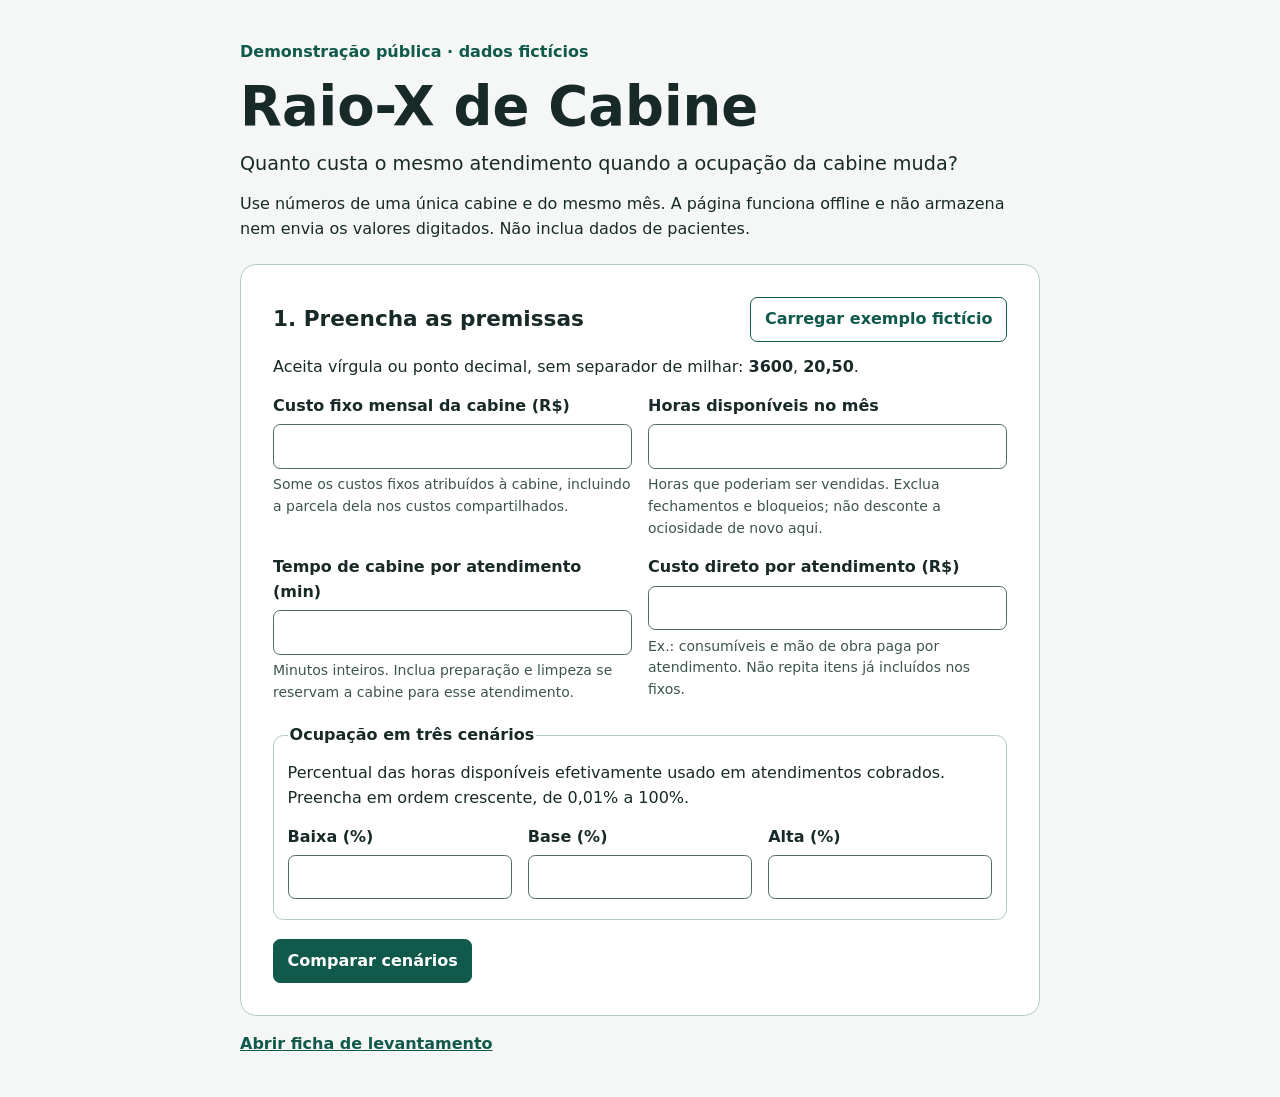
==== index.html @ 0caa29a1 "Publica demonstração fictícia do Raio-X de Cabine" ====
<!doctype html>
<html lang="pt-BR">
<head>
<meta charset="utf-8">
<meta name="viewport" content="width=device-width, initial-scale=1">
<title>Raio-X de Cabine — Simulador</title>
<link rel="stylesheet" href="estilo.css">
<script defer src="simulador.js"></script>
</head>
<body>
<main>
<header class="intro">
  <p class="tag">Demonstração pública · dados fictícios</p>
  <h1>Raio-X de Cabine</h1>
  <p class="lead">Quanto custa o mesmo atendimento quando a ocupação da cabine muda?</p>
  <p>Use números de uma única cabine e do mesmo mês. A página funciona offline e não armazena nem envia os valores digitados. Não inclua dados de pacientes.</p>
</header>
<noscript><p>Ative JavaScript para fazer a simulação localmente.</p></noscript>
<form id="simulador" class="painel" novalidate autocomplete="off">
  <div class="titulo"><h2>1. Preencha as premissas</h2><button type="button" id="exemplo" class="secundario">Carregar exemplo fictício</button></div>
  <p id="formato">Aceita vírgula ou ponto decimal, sem separador de milhar: <strong>3600</strong>, <strong>20,50</strong>.</p>
  <div class="campos">
    <div><label for="fixo">Custo fixo mensal da cabine (R$)</label>
    <input id="fixo" inputmode="decimal" maxlength="14" required aria-describedby="fixo-ajuda formato">
    <small id="fixo-ajuda">Some os custos fixos atribuídos à cabine, incluindo a parcela dela nos custos compartilhados.</small></div>
    <div><label for="horas">Horas disponíveis no mês</label>
    <input id="horas" inputmode="decimal" maxlength="8" required aria-describedby="horas-ajuda formato">
    <small id="horas-ajuda">Horas que poderiam ser vendidas. Exclua fechamentos e bloqueios; não desconte a ociosidade de novo aqui.</small></div>
    <div><label for="duracao">Tempo de cabine por atendimento (min)</label>
    <input id="duracao" inputmode="numeric" maxlength="4" required aria-describedby="duracao-ajuda">
    <small id="duracao-ajuda">Minutos inteiros. Inclua preparação e limpeza se reservam a cabine para esse atendimento.</small></div>
    <div><label for="direto">Custo direto por atendimento (R$)</label>
    <input id="direto" inputmode="decimal" maxlength="14" required aria-describedby="direto-ajuda formato">
    <small id="direto-ajuda">Ex.: consumíveis e mão de obra paga por atendimento. Não repita itens já incluídos nos fixos.</small></div>
  </div>
  <fieldset>
    <legend>Ocupação em três cenários</legend>
    <p id="ocup-ajuda">Percentual das horas disponíveis efetivamente usado em atendimentos cobrados. Preencha em ordem crescente, de 0,01% a 100%.</p>
    <div class="ocupacoes">
      <div><label for="baixa">Baixa (%)</label><input id="baixa" inputmode="decimal" maxlength="6" required aria-describedby="ocup-ajuda"></div>
      <div><label for="base">Base (%)</label><input id="base" inputmode="decimal" maxlength="6" required aria-describedby="ocup-ajuda"></div>
      <div><label for="alta">Alta (%)</label><input id="alta" inputmode="decimal" maxlength="6" required aria-describedby="ocup-ajuda"></div>
    </div>
  </fieldset>
  <p id="erro" class="erro" role="alert" hidden></p>
  <button type="submit">Comparar cenários</button>
  <p id="estado" role="status" class="estado"></p>
</form>
<section id="resultado" class="painel" aria-labelledby="titulo-resultado" hidden>
  <div class="titulo"><h2 id="titulo-resultado" tabindex="-1">2. Compare os custos</h2><button type="button" id="imprimir" class="secundario">Imprimir / salvar PDF</button></div>
  <p id="premissas"></p>
  <table>
    <caption>Valores por atendimento</caption>
    <thead><tr><th scope="col">Ocupação</th><th scope="col">Rateio fixo</th><th scope="col">Custo estimado</th></tr></thead>
    <tbody id="cenarios"></tbody>
  </table>
  <p id="diferenca"></p>
  <p>As horas ocupadas são as horas disponíveis × ocupação. O rateio é o custo fixo mensal ÷ horas ocupadas × horas do atendimento. O total soma rateio e custo direto.</p>
  <p><strong>Leia como estimativa parcial:</strong> o cálculo usa as premissas informadas e rateio uniforme por tempo. Não calcula lucro, preço recomendado, impostos sobre a venda ou taxas de pagamento; não prevê demanda.</p>
</section>
<p class="rodape"><a href="ficha.html">Abrir ficha de levantamento</a></p>
</main>
</body>
</html>
---- estilo.css ----
:root{color-scheme:light;--fundo:#f4f7f6;--branco:#fff;--texto:#182a27;--muted:#3d554f;--marca:#10594b;--linha:#b6c9c2;--foco:#085c9f}
*{box-sizing:border-box}
body{margin:0;background:var(--fundo);color:var(--texto);font:1rem/1.55 system-ui,sans-serif;overflow-wrap:anywhere}
main{width:min(calc(100% - 2rem),50rem);margin:2.5rem auto}
h1,h2,p{margin:0 0 .85rem}h1{font-size:clamp(2rem,7vw,3.4rem);line-height:1.05}h2{font-size:1.35rem;line-height:1.25}
.tag{color:var(--marca);font-weight:700}.lead{font-size:1.2rem}.intro{margin-bottom:1.4rem}
.painel{background:var(--branco);border:1px solid var(--linha);border-radius:1rem;padding:clamp(1rem,4vw,2rem);margin-bottom:1rem}
.titulo{display:flex;align-items:center;justify-content:space-between;flex-wrap:wrap;gap:.75rem;margin-bottom:.85rem}.titulo h2{margin:0}
.campos,.ocupacoes{display:grid;gap:1rem;grid-template-columns:repeat(2,minmax(0,1fr));margin-bottom:1.2rem}.ocupacoes{grid-template-columns:repeat(3,minmax(0,1fr));margin:0}
fieldset{border:1px solid var(--linha);border-radius:.65rem;margin:0 0 1.2rem;padding:.85rem;min-width:0}legend,label{font-weight:700}
input,button{font:inherit}input{display:block;width:100%;padding:.55rem .65rem;margin:.35rem 0;border:1px solid #526963;border-radius:.45rem;color:inherit;background:var(--branco)}
small{display:block;font-size:.875rem;color:var(--muted)}
button{border:1px solid var(--marca);border-radius:.45rem;padding:.55rem .85rem;min-height:44px;background:var(--marca);color:var(--branco);font-weight:700;cursor:pointer}
.secundario{background:var(--branco);color:var(--marca)}button:hover{filter:brightness(.9)}a{color:var(--marca);font-weight:700}a:focus-visible,input:focus-visible,button:focus-visible,h2:focus-visible{outline:3px solid var(--foco);outline-offset:3px}
[aria-invalid="true"]{border:2px solid #9f231e}.erro{color:#931e18;font-weight:700}.estado{margin:.7rem 0 0;color:var(--muted)}.estado:empty{display:none}
table{width:100%;border-collapse:collapse;font-variant-numeric:tabular-nums;margin-bottom:1rem}caption{text-align:left;font-weight:700;margin-bottom:.4rem}td,th{padding:.55rem .35rem;border-bottom:1px solid var(--linha);text-align:left;vertical-align:top}td:last-child{font-weight:700}
.rodape{margin:1rem 0}li{margin-bottom:.5rem}.lacuna{display:block;min-height:1.8rem;border-bottom:1px solid var(--linha);margin:.6rem 0 1rem}
@media(max-width:38rem){main{margin-block:1.25rem}.campos{grid-template-columns:1fr}.ocupacoes{gap:.45rem}}
@media print{body{background:white;color:black}main{margin:0;width:100%}.painel{border:0;padding:0}.tag,.lead,form,.rodape,button{display:none!important}table{break-inside:avoid}}
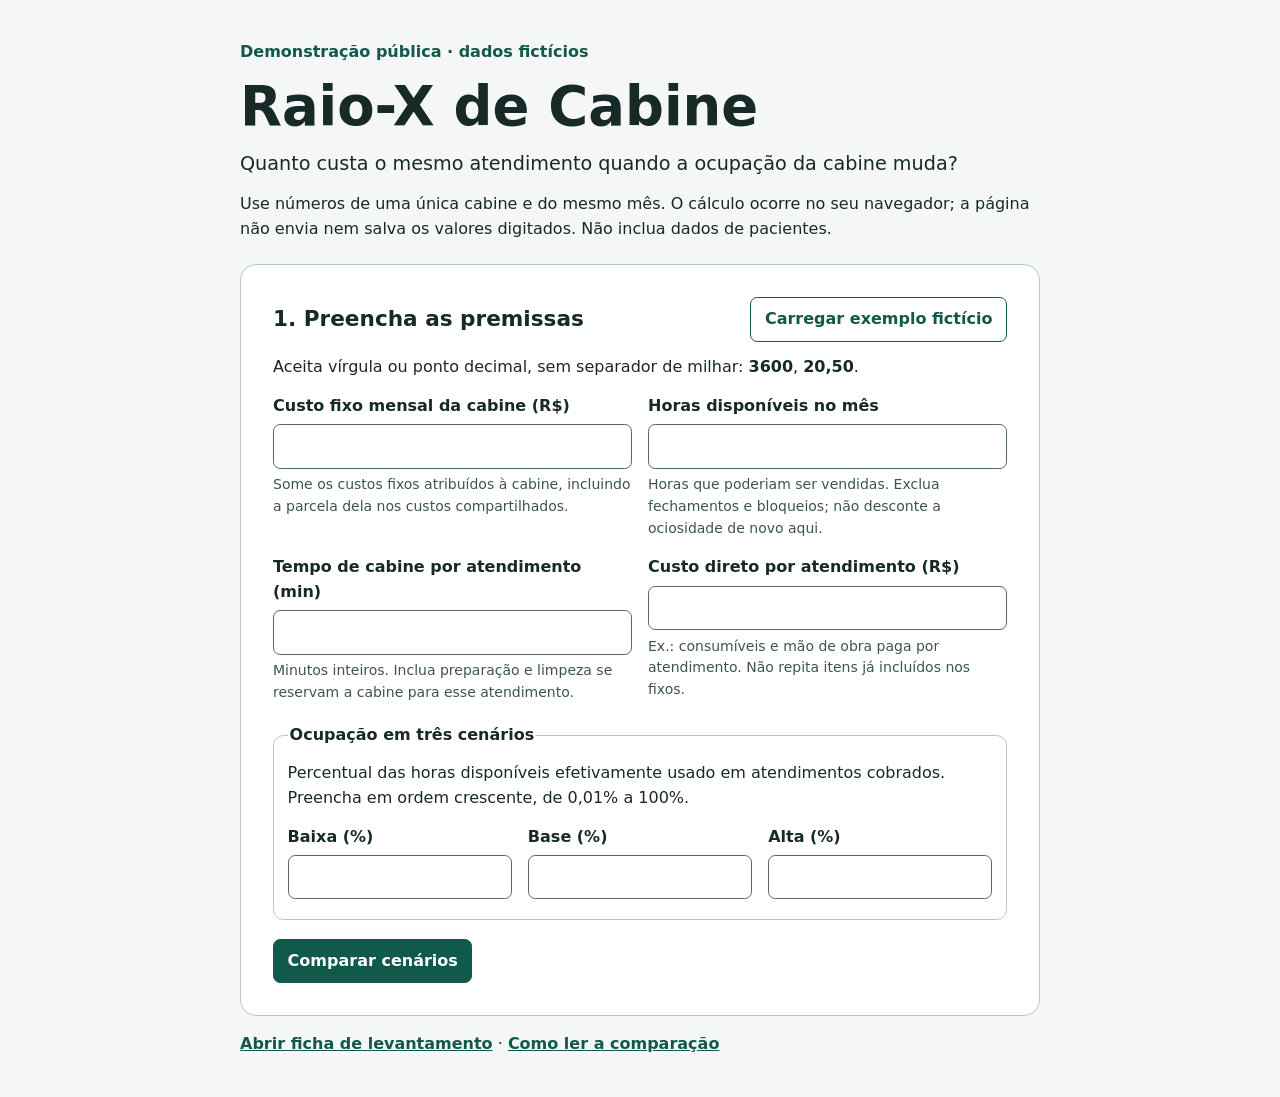
==== commit 6db22fcd: "Publica guia de leitura dos cenários da cabine" ====
--- a/index.html
+++ b/index.html
@@ -13,7 +13,7 @@
   <p class="tag">Demonstração pública · dados fictícios</p>
   <h1>Raio-X de Cabine</h1>
   <p class="lead">Quanto custa o mesmo atendimento quando a ocupação da cabine muda?</p>
-  <p>Use números de uma única cabine e do mesmo mês. A página funciona offline e não armazena nem envia os valores digitados. Não inclua dados de pacientes.</p>
+  <p>Use números de uma única cabine e do mesmo mês. O cálculo ocorre no seu navegador; a página não envia nem salva os valores digitados. Não inclua dados de pacientes.</p>
 </header>
 <noscript><p>Ative JavaScript para fazer a simulação localmente.</p></noscript>
 <form id="simulador" class="painel" novalidate autocomplete="off">
@@ -55,10 +55,12 @@
     <tbody id="cenarios"></tbody>
   </table>
   <p id="diferenca"></p>
+  <h3>Como cada cenário foi calculado</h3>
+  <ul id="detalhes-calculo" aria-label="Etapas dos cálculos por cenário"></ul>
   <p>As horas ocupadas são as horas disponíveis × ocupação. O rateio é o custo fixo mensal ÷ horas ocupadas × horas do atendimento. O total soma rateio e custo direto.</p>
   <p><strong>Leia como estimativa parcial:</strong> o cálculo usa as premissas informadas e rateio uniforme por tempo. Não calcula lucro, preço recomendado, impostos sobre a venda ou taxas de pagamento; não prevê demanda.</p>
 </section>
-<p class="rodape"><a href="ficha.html">Abrir ficha de levantamento</a></p>
+<p class="rodape"><a href="ficha.html">Abrir ficha de levantamento</a> · <a href="guia-leitura.html">Como ler a comparação</a></p>
 </main>
 </body>
 </html>
